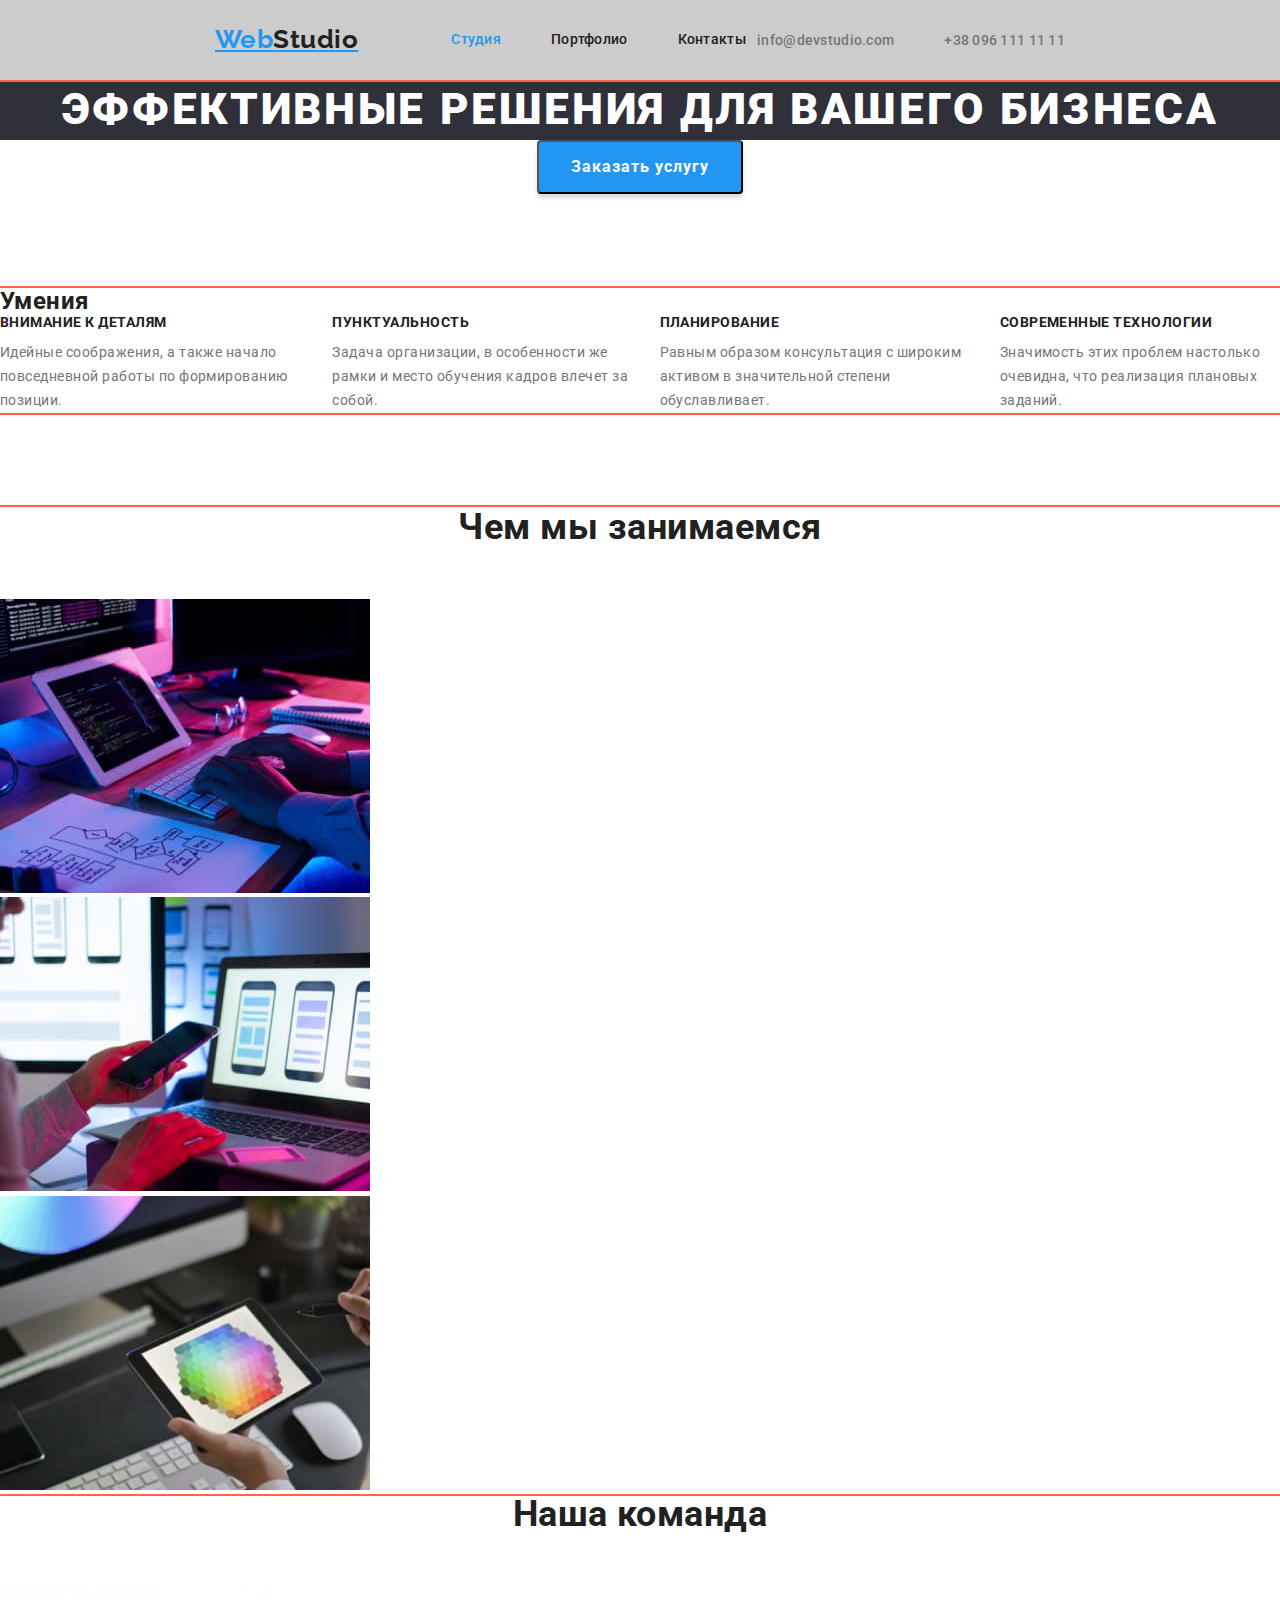
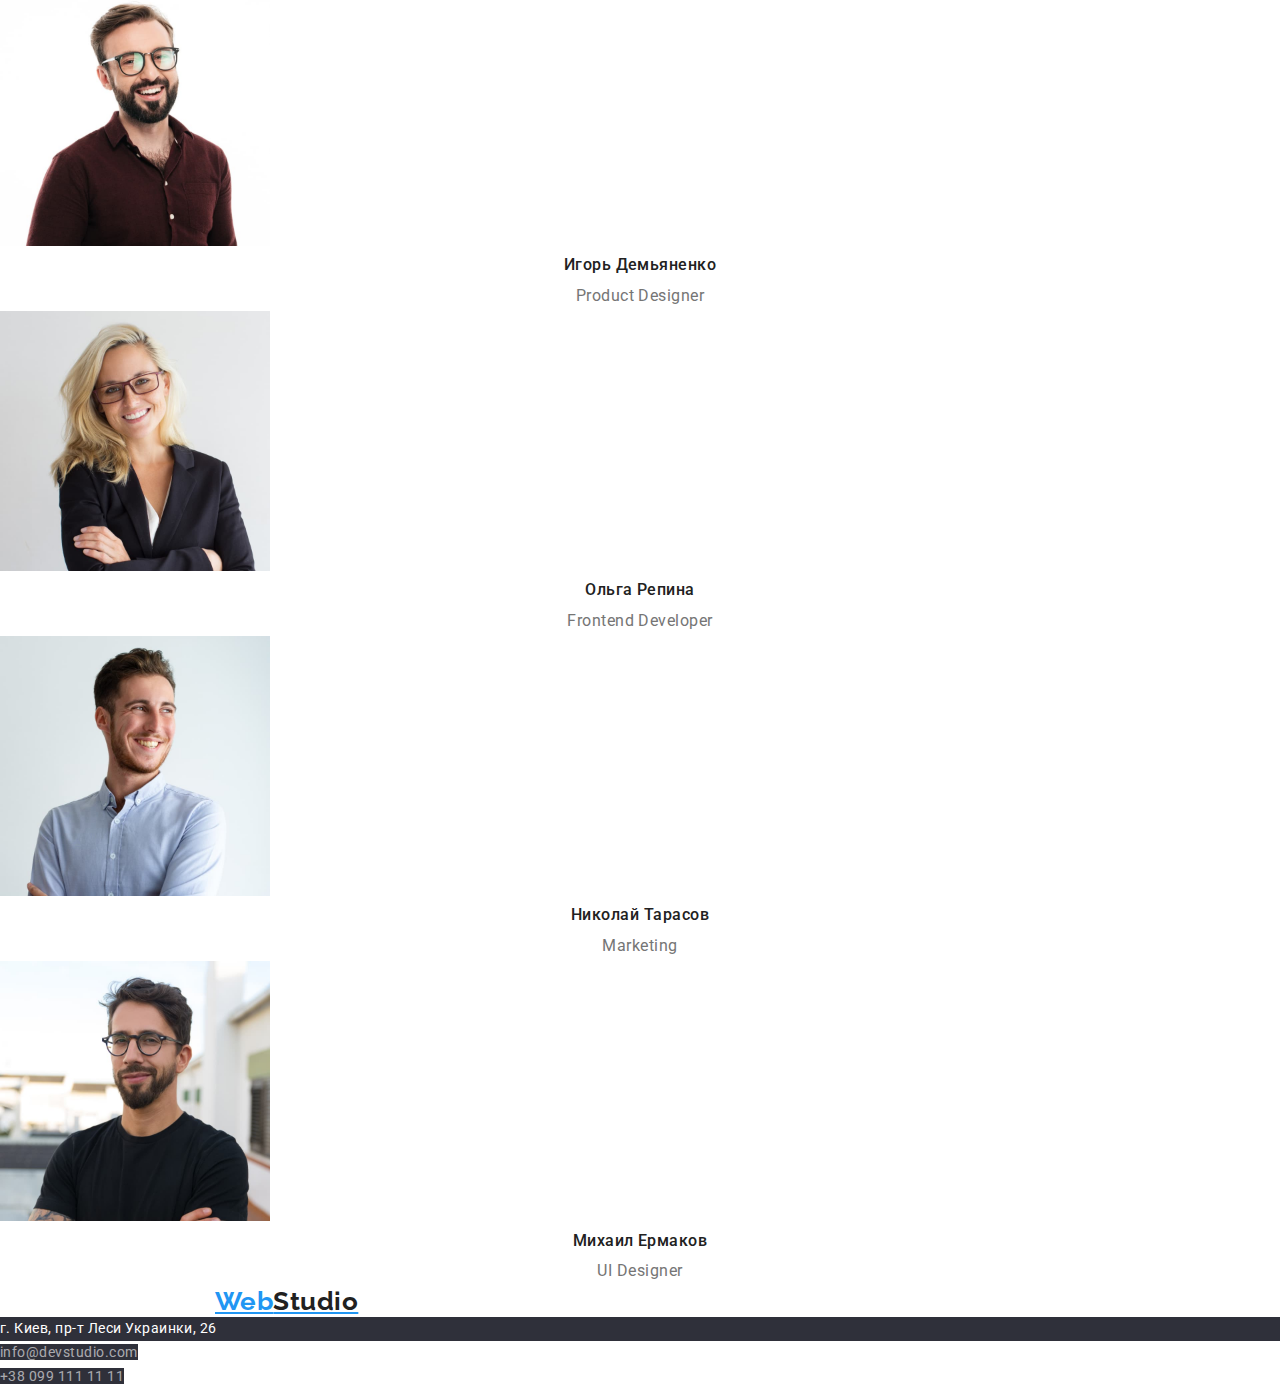
==== index.html @ a27276b5 "Забирает подчерк у ссылок" ====
<!DOCTYPE html>
<html lang="ru">
<head>
    <meta charset="UTF-8">
    <meta http-equiv="X-UA-Compatible" content="IE=edge">
    <meta name="viewport" content="width=device-width, initial-scale=1.0">
    <title>Студия</title>
    <link rel="stylesheet" href="https://cdnjs.cloudflare.com/ajax/libs/modern-normalize/1.1.0/modern-normalize.css"
        integrity="sha512-Y0MM+V6ymRKN2zStTqzQ227DWhhp4Mzdo6gnlRnuaNCbc+YN/ZH0sBCLTM4M0oSy9c9VKiCvd4Jk44aCLrNS5Q=="
        crossorigin="anonymous" referrerpolicy="no-referrer" />
    <link rel="preconnect" href="https://fonts.googleapis.com">
    <link rel="preconnect" href="https://fonts.gstatic.com" crossorigin>
    <link href="https://fonts.googleapis.com/css2?family=Raleway:wght@700&family=Roboto:wght@400;500;700;900&display=swap"
        rel="stylesheet">
    <link rel="stylesheet" href="./css/styles.css">
</head>

<body>

<!--Шапка сайта-->
  <header class="page-header">
    <div class="container main-nav">
      <nav class="logo-nav">
       <a href="./index.html" class="logo">Web<span class="studio">Studio</span></a>
    
      <ul class="site-nav list">
        <li class="item"><a href="./index.html" class="link link-all current">Студия</a></li>
        <li class="item"><a href="./portfolio.html" class="link link-all">Портфолио</a></li>
        <li class="item"><a href="" class="link link-all">Контакты</a></li>
      </ul>
      </nav>

    <ul class="cont-nav list">
        <li class="item"><a href="mailto:info@devstudio.com" class="link-all">info@devstudio.com</a></li>
        <li class="item"><a href="tel:+380961111111" class="link-all">+38 096 111 11 11</a></li>
    </ul>
    </div>
  </header> 

  <main>
<!--Hero-->

    <section class="hero">
        <h1 class="hero-title">Эффективные решения для вашего бизнеса</h1>
        <button class="hero-button" type="button">Заказать услугу</button>
    </section>

<!--Soft skils-->
<section class="skils section.no-padding">
    <div class="container soft-skils">
    <h2 class="skils-title">Умения</h2>

    <ul class="skils-examples list">
        <li class="item">
            <h3 class="title">Внимание к деталям</h3>
            <p class="paragraph">Идейные соображения, а также начало повседневной работы по формированию позиции.</p>
        </li>
        <li class="item">
            <h3 class="title">Пунктуальность</h3>
            <p class="paragraph">Задача организации, в особенности же рамки и место обучения кадров влечет за собой.</p>
        </li>
        <li class="item">
            <h3 class="title">Планирование</h3>
            <p class="paragraph">Равным образом консультация с широким активом в значительной степени обуславливает.</p>
        </li>
        <li class="item">
            <h3 class="title">Современные технологии</h3>
            <p class="paragraph">Значимость этих проблем настолько очевидна, что реализация плановых заданий.</p>
        </li>
    </ul>
    </div>
</section>

<!-- Чем мы занимаемся -->
<section class="works section.no-padding">
<div class="container work">
    <h2 class="works-title">Чем мы занимаемся</h2>
    <ul class="works-img list">
        <li><img src="./images1/img1.jpg" alt="Руки на клавиатуре" width="370"></li>
        <li><img src="./images1/img2.jpg" alt="Работа с ноутбуком и телефоном" width="370"></li>
        <li><img src="./images1/img3.jpg" alt="Работа с планшетом" width="370"></li>
    </ul>
    </div>
</section>

<!--Команда-->
<section class="command">
    <h2 class="command-title">Наша команда</h2>
    <ul class="command-img list">
        <li>
            <img src="./images1/photo1.jpg" alt="Игорь Демьяненко" width="270" height="260">
            <h3>Игорь Демьяненко</h3>
            <p>Product Designer</p>
        </li>
        <li>
            <img src="./images1/photo2.jpg" alt="Ольга Репина" width="270" height="260">
            <h3>Ольга Репина</h3>
            <p>Frontend Developer</p>
        </li>
        <li>
            <img src="./images1/photo3.jpg" alt="Николай Тарасов" width="270" height="260">
            <h3>Николай Тарасов</h3>
            <p>Marketing</p>
        </li>
        <li>
            <img src="./images1/photo4.jpg" alt="Михаил Ермаков" width="270" height="260">
            <h3>Михаил Ермаков</h3>
            <p>UI Designer</p>
        </li>
    </ul>
</section>
  </main>

<!--Подвал-->
  <footer>

<a href="./index.html" class="logo">Web<span class="studio">Studio</span></a>

<address class="footer">
  г. Киев, пр-т Леси Украинки, 26
</address>

<ul class="footer-link list">
    <li><a href="mailto:info@info@example.com" class="link-all">info@devstudio.com</a></li>
    <li><a href="tel:+380991111111" class="link-all">+38 099 111 11 11</a></li>
</ul>

  </footer>
</body>
</html>
---- css/styles.css ----
/* Цвет основного текста #212121 черный */
/* Цвет вторичного текста #757575 серый */
/* #FFFFFF белый*/
/* акцент #2196F3 голубой*/
/*rgba(255, 255, 255, 0.6); адрес в футере */

/* Цвет фона в шапке #FFFFFF */
/* Вторичный цвет фона #E5E5E5  */
/* Цвет фона в команде #F5F4FA */
/* Цвет фона мейна и футера #2F303A */

:root {
  --primary-text-color: #212121;
  --title-text-color: #757575;
  --accent-color: #2196f3;
  --text-footer-color: rgba(255, 255, 255, 0.6);
  --text-white: #ffffff;

  --primary-bkg-color: #e5e5e5;
  --footer-bkg-color: #2f303a;
  --secondery-bkg-color: #f5f4fa;
  --font-bkg-color: #2f303a;
}
p,
h1,
h2,
h3,
h4,
h5,
h6 {
  margin: 0;
}

ul {
  margin: 0;
  padding: 0;
}

button {
  cursor: pointer;
}

body {
  font-family: Roboto, sans-serif;
  background-color: #ffffff;
  color: var(--primary-text-color);
  letter-spacing: 0.03em;
}
/* Утилиты */

.container {
  width: 1200;
  margin: 0 auto;
  padding-left: 15;
  padding-right: 15;
  outline: 2px solid crimson;
}

.list {
  list-style: none;
}

.link-all {
  text-decoration: none;
}

.btn {
  width: 200;
  display: inline-block;
}

.page-header {
  background-color: #cccccc;
}

.logo,
.studio {
  margin-top: 24px;
  margin-bottom: 25px;
  font-family: Raleway, sans-serif;
  color: var(--accent-color);
  font-family: Raleway;
  font-weight: bold;
  font-size: 26px;
  line-height: 1.19;
}

.logo {
  margin-left: 215px;
}

.logo:hover {
  color: var(--accent-color);
}

.studio {
  margin-right: 93px;
  color: var(--primary-text-color);
}

/* Main-nav */

.main-nav {
  display: flex;
  align-items: center;
  justify-content: center;
}

.logo-nav {
  display: flex;
}

/* Site-nav */

.site-nav {
  display: flex;
}
.site-nav .item:not(:last-child) {
  margin-right: 50px;
}
.site-nav .link {
  display: block;
  padding-top: 32px;
  padding-bottom: 32px;

  color: var(--primary-text-color);
  font-weight: 500;
  font-size: 14px;
  line-height: 1.14;
  letter-spacing: 0.02em;
}
.cont-nav {
  display: flex;
  margin-left: auto;
  margin-right: 215px;
}

.cont-nav .item + .item {
  margin-left: 50px;
}

.cont-nav a {
  color: var(--title-text-color);
  font-weight: 500;
  font-size: 14px;
  line-height: 1.14;
  letter-spacing: 0.02em;
}

.site-nav a:hover,
.cont-nav a:hover,
.site-nav a:focus,
.cont-nav a:focus {
  color: var(--accent-color);
}

.site-nav .link.current {
  color: var(--accent-color);
}

/* Hero */

.hero {
  text-align: center;
}

.hero-title {
  color: var(--text-white);
  margin-top: 0;
  margin-bottom: 30;
  font-weight: 900;
  font-size: 44px;
  line-height: 1.36;
  text-align: center;
  letter-spacing: 0.06em;
  text-transform: uppercase;

  background: var(--font-bkg-color);
}

.hero-button {
  border-radius: 4px;
  padding: 10px 32px;
  min-width: 200px;
  color: var(--text-white);
  font-family: inherit;
  font-weight: bold;
  font-size: 16px;
  line-height: 1.87;
  /* display: flex; */
  align-items: center;
  text-align: center;
  letter-spacing: 0.06em;
  box-shadow: 0px 4px 4px rgba(0, 0, 0, 0.15);

  background: var(--accent-color);
}

/*Soft skils*/

.section.no-padding {
  padding-top: 0;
  padding-bottom: 0;
}

.skils {
  padding-top: 94px;
  padding-bottom: 94px;
}

.skils-title {
  margin: 0;
}

.skils-examples {
  display: flex;
  align-items: flex-start;
  justify-content: space-between;
}

.skils-examples .item:not(:last-child) {
  margin-right: 30px;
}

.skils-examples .title {
  margin-bottom: 10px;
  color: var(--primary-text-color);
  font-weight: bold;
  font-size: 14px;
  line-height: 1.14;
  text-transform: uppercase;
}

.skils-examples p {
  margin-top: 0;
  margin-bottom: 0;
  color: var(--title-text-color);
  font-size: 14px;
  line-height: 1.71;
}

/* Наши работы */

/* Чем мы занимаемся */
.works-title,
.command-title {
  margin-top: 0;
  margin-bottom: 50px;
  color: var(--primary-text-color);
  font-weight: bold;
  font-size: 36px;
  line-height: 1.16;
  text-align: center;
}

/* Команда */
.command-img h3 {
  color: var(--primary-text-color);
  font-weight: 500;
  font-size: 16px;
  line-height: 1.9;
  text-align: center;
}
.command-img p {
  color: var(--title-text-color);
  font-size: 16px;
  line-height: 1.9;
  text-align: center;
}

/* Наши работы */

.portfolio:hover,
.portfolio:focus {
  color: var(--text-white);
  font-family: inherit;
  font-weight: 500;
  font-size: 16px;
  line-height: 1.62;
  text-align: center;

  background: var(--accent-color);
}

.container {
  width: 1200;
  margin: 0 auto;
  padding-left: 15;
  padding-right: 15;
  outline: 2px solid tomato;
}

.flex-container {
  display: flex;
  flex-wrap: wrap;
}

.flex-element {
  width: 370px;
  background-color: lightcoral;
  margin-right: 30px;
  margin-bottom: 30px;
}

.flex-element:nth-child(3n) {
  margin-right: 0;
}

.flex-element:nth-last-child(-n + 3) {
  margin-bottom: 0;
}

/* Подвал */
.footer {
  font-family: inherit;
  font-style: normal;
  color: var(--text-white);
  font-size: 14px;
  line-height: 1.71;

  background-color: var(--footer-bkg-color);
}
.footer-link a {
  font-family: inherit;
  color: var(--text-footer-color);
  font-size: 14px;
  line-height: 1.71;

  background-color: var(--footer-bkg-color);
}
.footer-link a:hover,
.footer-link a:focus {
  color: var(--accent-color);
}

.box {
  outline: 2px solid tomato;
}
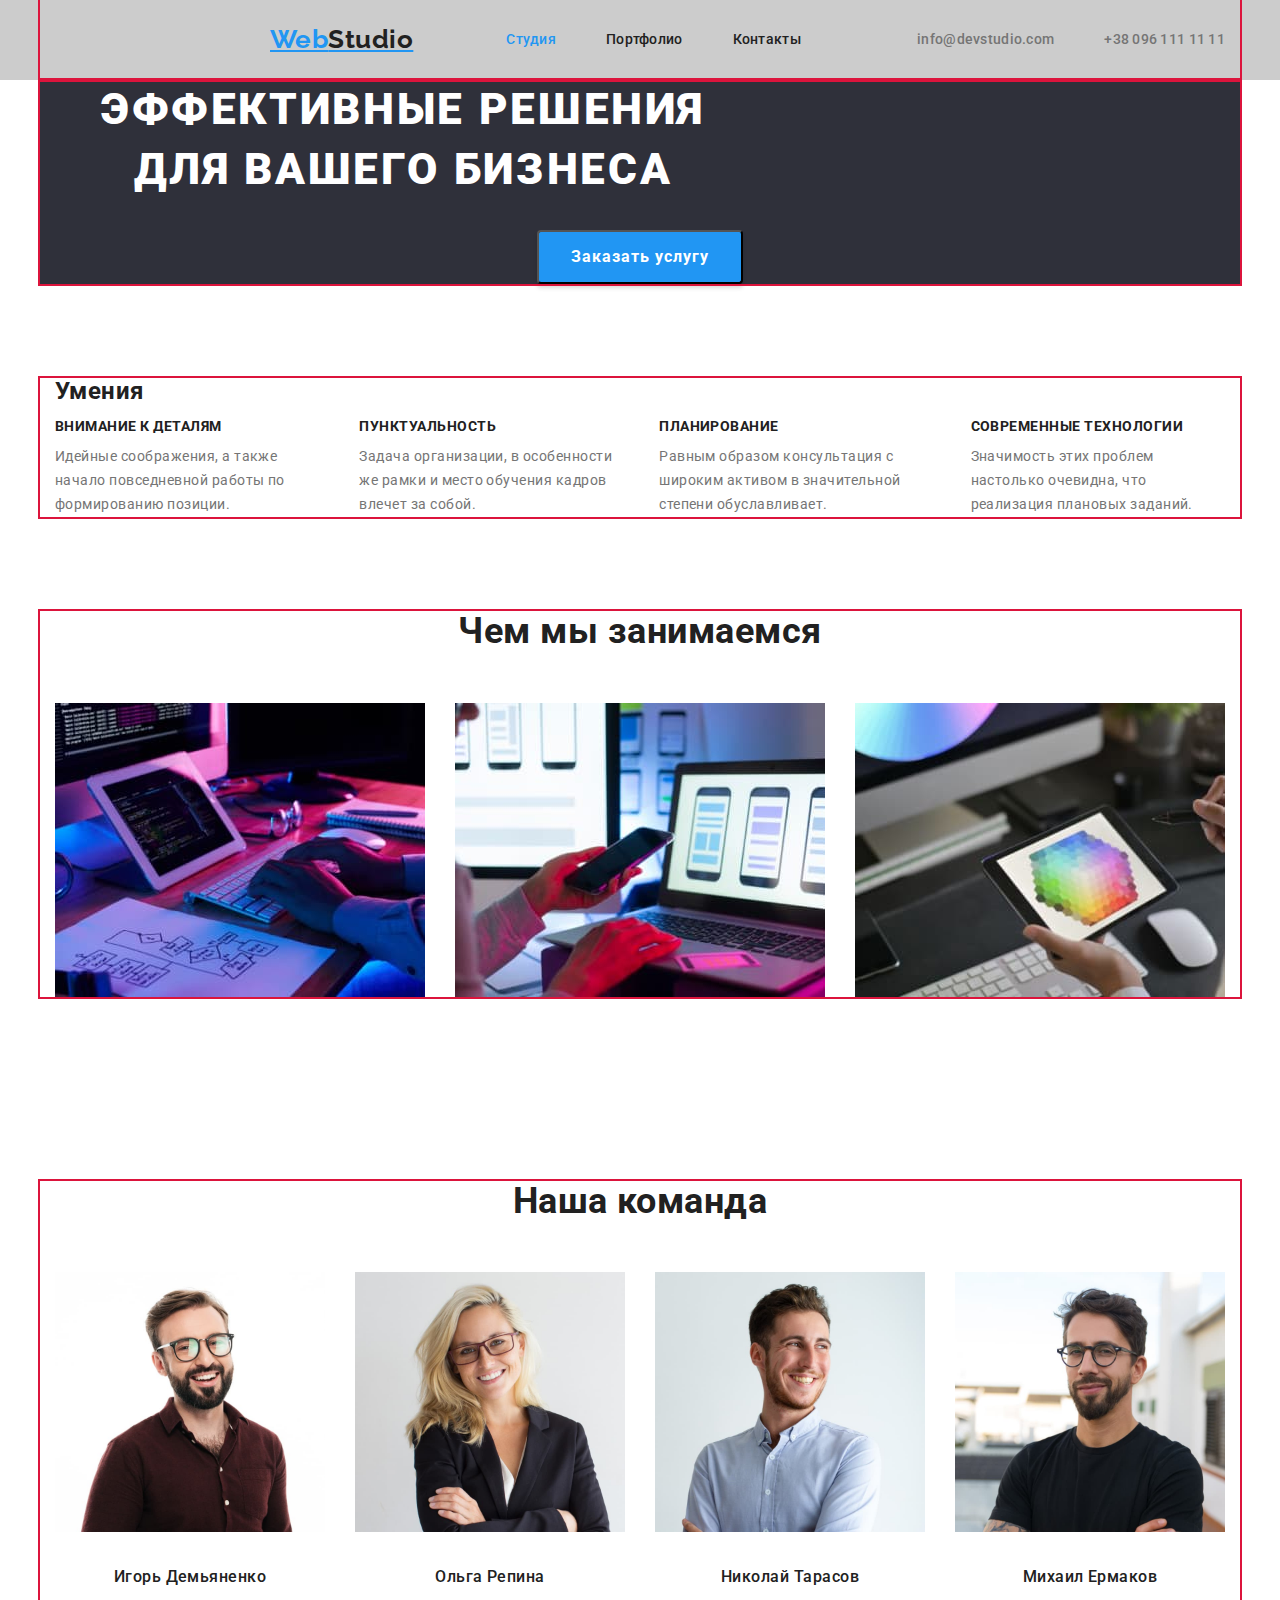
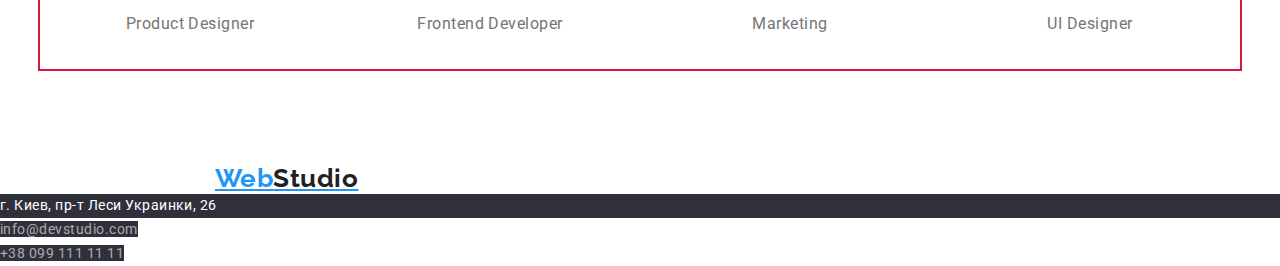
==== commit 88bf4d5e: "Стилезирует первую страницу" ====
--- a/index.html
+++ b/index.html
@@ -22,8 +22,8 @@
     <div class="container main-nav">
       <nav class="logo-nav">
        <a href="./index.html" class="logo">Web<span class="studio">Studio</span></a>
-    
-      <ul class="site-nav list">
+
+    <ul class="site-nav list">
         <li class="item"><a href="./index.html" class="link link-all current">Студия</a></li>
         <li class="item"><a href="./portfolio.html" class="link link-all">Портфолио</a></li>
         <li class="item"><a href="" class="link link-all">Контакты</a></li>
@@ -31,8 +31,8 @@
       </nav>
 
     <ul class="cont-nav list">
-        <li class="item"><a href="mailto:info@devstudio.com" class="link-all">info@devstudio.com</a></li>
-        <li class="item"><a href="tel:+380961111111" class="link-all">+38 096 111 11 11</a></li>
+        <li class="item"><a href="mailto:info@devstudio.com" class="link link-all">info@devstudio.com</a></li>
+        <li class="item"><a href="tel:+380961111111" class="link link-all">+38 096 111 11 11</a></li>
     </ul>
     </div>
   </header> 
@@ -41,8 +41,10 @@
 <!--Hero-->
 
     <section class="hero">
+        <div class="container hero-container">
         <h1 class="hero-title">Эффективные решения для вашего бизнеса</h1>
         <button class="hero-button" type="button">Заказать услугу</button>
+        </div>
     </section>
 
 <!--Soft skils-->
@@ -72,42 +74,44 @@
 </section>
 
 <!-- Чем мы занимаемся -->
-<section class="works section.no-padding">
+<section class="works">
 <div class="container work">
     <h2 class="works-title">Чем мы занимаемся</h2>
     <ul class="works-img list">
-        <li><img src="./images1/img1.jpg" alt="Руки на клавиатуре" width="370"></li>
-        <li><img src="./images1/img2.jpg" alt="Работа с ноутбуком и телефоном" width="370"></li>
-        <li><img src="./images1/img3.jpg" alt="Работа с планшетом" width="370"></li>
+        <li class="works-item"><img src="./images1/img1.jpg" alt="Руки на клавиатуре" width="370"></li>
+        <li class="works-item"><img src="./images1/img2.jpg" alt="Работа с ноутбуком и телефоном" width="370"></li>
+        <li class="works-item"><img src="./images1/img3.jpg" alt="Работа с планшетом" width="370"></li>
     </ul>
     </div>
 </section>
 
 <!--Команда-->
-<section class="command">
+<section class="command skils">
+    <div class="container command">
     <h2 class="command-title">Наша команда</h2>
     <ul class="command-img list">
-        <li>
+        <li class="command-item">
             <img src="./images1/photo1.jpg" alt="Игорь Демьяненко" width="270" height="260">
             <h3>Игорь Демьяненко</h3>
             <p>Product Designer</p>
         </li>
-        <li>
+        <li class="command-item">
             <img src="./images1/photo2.jpg" alt="Ольга Репина" width="270" height="260">
             <h3>Ольга Репина</h3>
             <p>Frontend Developer</p>
         </li>
-        <li>
+        <li class="command-item">
             <img src="./images1/photo3.jpg" alt="Николай Тарасов" width="270" height="260">
             <h3>Николай Тарасов</h3>
             <p>Marketing</p>
         </li>
-        <li>
+        <li class="command-item">
             <img src="./images1/photo4.jpg" alt="Михаил Ермаков" width="270" height="260">
             <h3>Михаил Ермаков</h3>
             <p>UI Designer</p>
         </li>
     </ul>
+    </div>
 </section>
   </main>
 
--- a/css/styles.css
+++ b/css/styles.css
@@ -1,14 +1,3 @@
-/* Цвет основного текста #212121 черный */
-/* Цвет вторичного текста #757575 серый */
-/* #FFFFFF белый*/
-/* акцент #2196F3 голубой*/
-/*rgba(255, 255, 255, 0.6); адрес в футере */
-
-/* Цвет фона в шапке #FFFFFF */
-/* Вторичный цвет фона #E5E5E5  */
-/* Цвет фона в команде #F5F4FA */
-/* Цвет фона мейна и футера #2F303A */
-
 :root {
   --primary-text-color: #212121;
   --title-text-color: #757575;
@@ -20,15 +9,7 @@
   --footer-bkg-color: #2f303a;
   --secondery-bkg-color: #f5f4fa;
   --font-bkg-color: #2f303a;
-}
-p,
-h1,
-h2,
-h3,
-h4,
-h5,
-h6 {
-  margin: 0;
+  --font-bkg-footer-color: #ffffff;
 }
 
 ul {
@@ -36,6 +17,18 @@
   padding: 0;
 }
 
+img {
+  display: block;
+}
+
+.container {
+  width: 1200px;
+  margin: 0 auto;
+  padding-left: 15px;
+  padding-right: 15px;
+  outline: 2px solid crimson;
+}
+
 button {
   cursor: pointer;
 }
@@ -46,15 +39,7 @@
   color: var(--primary-text-color);
   letter-spacing: 0.03em;
 }
-/* Утилиты */
-
-.container {
-  width: 1200;
-  margin: 0 auto;
-  padding-left: 15;
-  padding-right: 15;
-  outline: 2px solid crimson;
-}
+/* Утилиты  */
 
 .list {
   list-style: none;
@@ -132,14 +117,16 @@
 .cont-nav {
   display: flex;
   margin-left: auto;
-  margin-right: 215px;
 }
 
 .cont-nav .item + .item {
   margin-left: 50px;
 }
 
-.cont-nav a {
+.cont-nav .link {
+  display: block;
+  padding-top: 32px;
+  padding-bottom: 32px;
   color: var(--title-text-color);
   font-weight: 500;
   font-size: 14px;
@@ -164,18 +151,24 @@
   text-align: center;
 }
 
+.hero-container {
+  background-color: var(--font-bkg-color);
+  /* padding: 200px, 452px, 280px; */
+}
+
 .hero-title {
+  width: 696px;
+  text-align: center;
+  padding: 200px, 452px, 280px;
+
   color: var(--text-white);
   margin-top: 0;
-  margin-bottom: 30;
+  margin-bottom: 30px;
   font-weight: 900;
   font-size: 44px;
   line-height: 1.36;
-  text-align: center;
   letter-spacing: 0.06em;
   text-transform: uppercase;
-
-  background: var(--font-bkg-color);
 }
 
 .hero-button {
@@ -187,7 +180,6 @@
   font-weight: bold;
   font-size: 16px;
   line-height: 1.87;
-  /* display: flex; */
   align-items: center;
   text-align: center;
   letter-spacing: 0.06em;
@@ -196,12 +188,7 @@
   background: var(--accent-color);
 }
 
-/*Soft skils*/
-
-.section.no-padding {
-  padding-top: 0;
-  padding-bottom: 0;
-}
+/* /-------------*Soft skils*--------------/  */
 
 .skils {
   padding-top: 94px;
@@ -239,9 +226,20 @@
   line-height: 1.71;
 }
 
-/* Наши работы */
-
-/* Чем мы занимаемся */
+/* /----------------* Чем мы занимаемся *------------/  */
+
+.works {
+  padding-bottom: 90px;
+}
+
+.works-img {
+  display: flex;
+}
+
+.works-item:not(:last-child) {
+  margin-right: 30px;
+}
+
 .works-title,
 .command-title {
   margin-top: 0;
@@ -254,7 +252,17 @@
 }
 
 /* Команда */
+
+.command-img {
+  display: flex;
+}
+
+.command-item:not(:last-child) {
+  margin-right: 30px;
+}
+
 .command-img h3 {
+  margin-top: 30px;
   color: var(--primary-text-color);
   font-weight: 500;
   font-size: 16px;
@@ -262,6 +270,8 @@
   text-align: center;
 }
 .command-img p {
+  margin-top: 10px;
+  margin-bottom: 30px;
   color: var(--title-text-color);
   font-size: 16px;
   line-height: 1.9;
@@ -282,14 +292,6 @@
   background: var(--accent-color);
 }
 
-.container {
-  width: 1200;
-  margin: 0 auto;
-  padding-left: 15;
-  padding-right: 15;
-  outline: 2px solid tomato;
-}
-
 .flex-container {
   display: flex;
   flex-wrap: wrap;
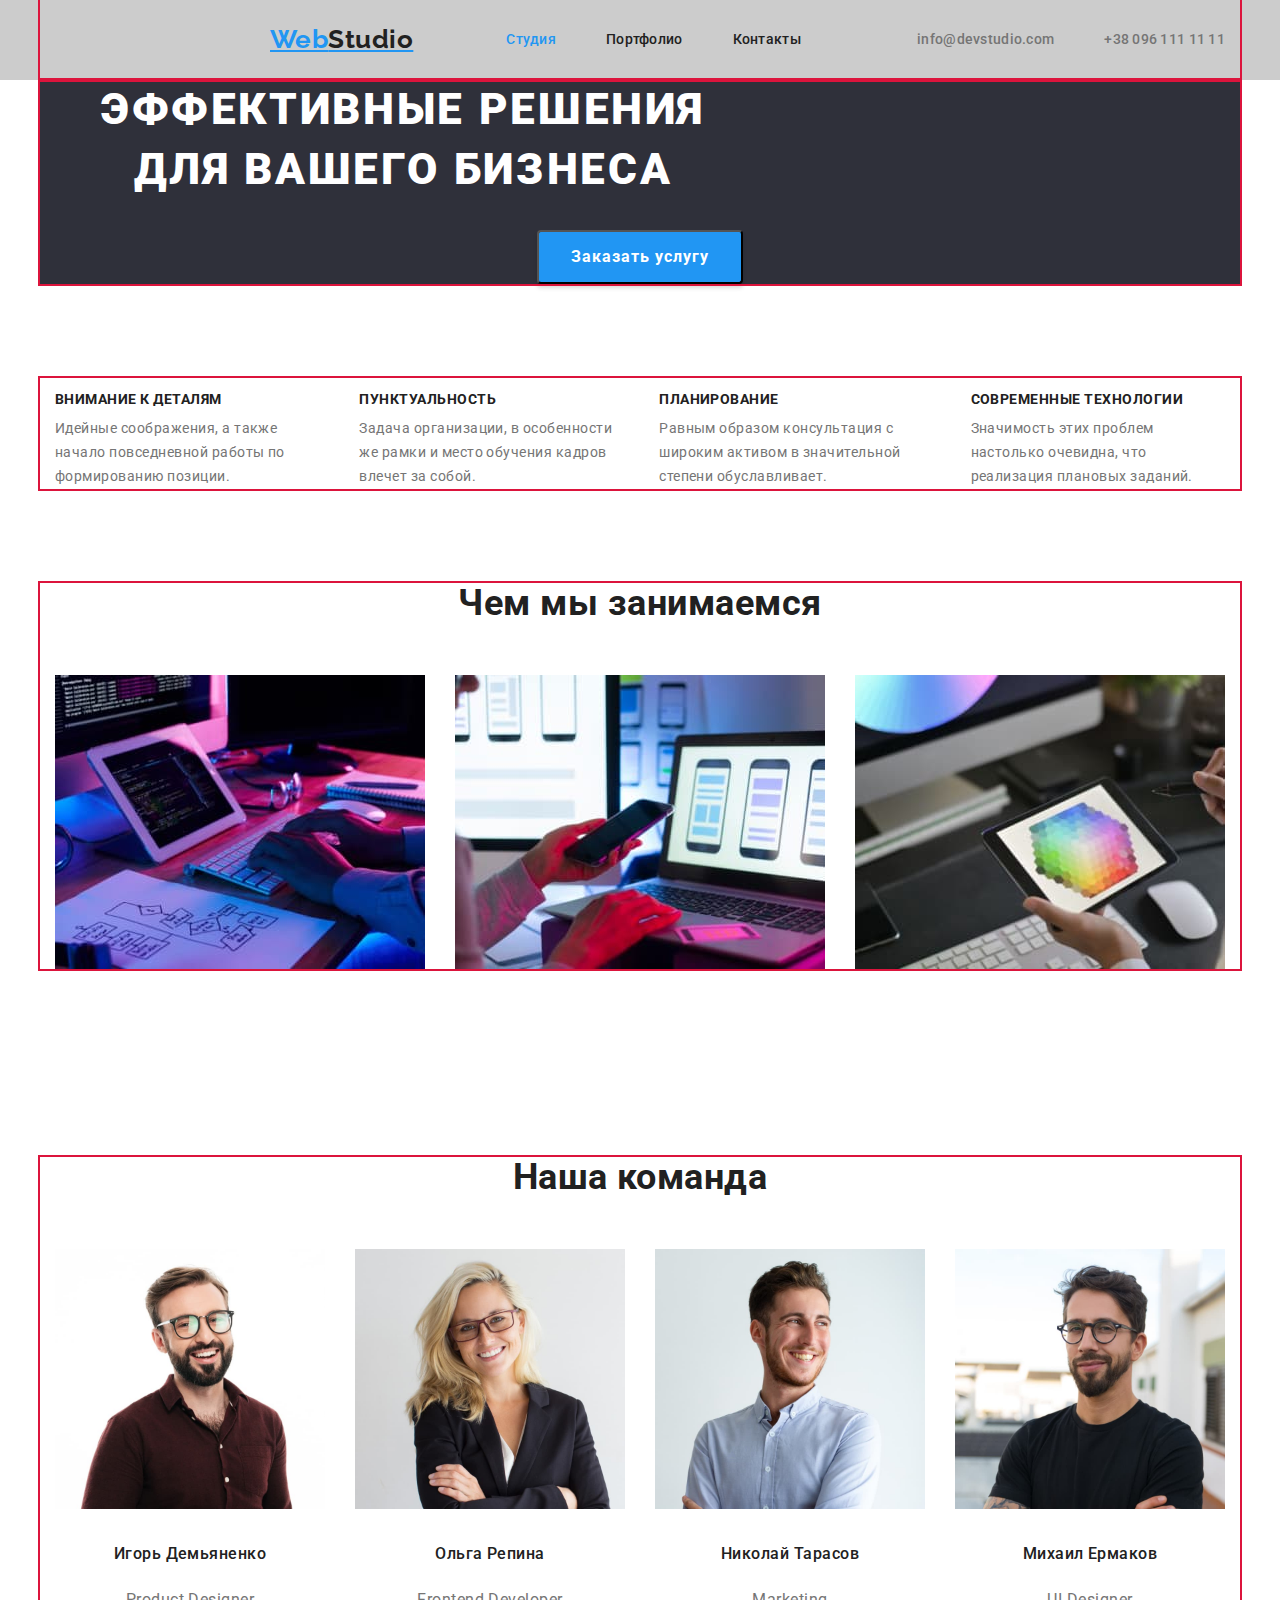
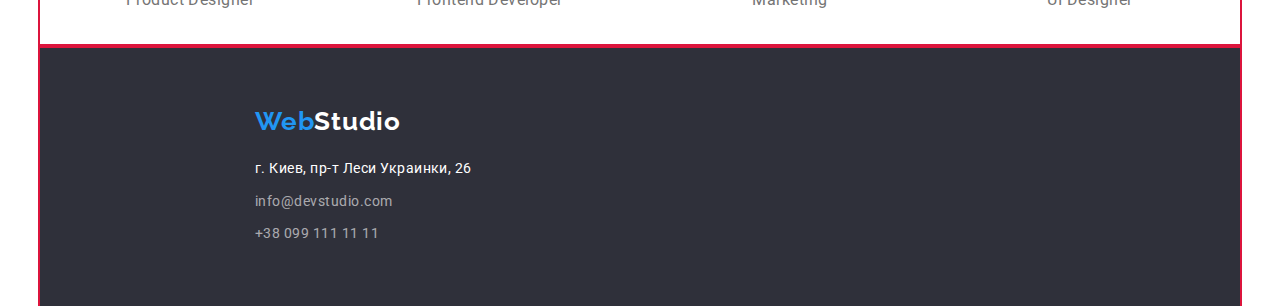
==== commit 2901e371: "Стилизирует обе страницы" ====
--- a/index.html
+++ b/index.html
@@ -50,7 +50,7 @@
 <!--Soft skils-->
 <section class="skils section.no-padding">
     <div class="container soft-skils">
-    <h2 class="skils-title">Умения</h2>
+    <h2 class="skils-title visually-hidden">Умения</h2>
 
     <ul class="skils-examples list">
         <li class="item">
@@ -86,7 +86,7 @@
 </section>
 
 <!--Команда-->
-<section class="command skils">
+<section class="command">
     <div class="container command">
     <h2 class="command-title">Наша команда</h2>
     <ul class="command-img list">
@@ -116,18 +116,21 @@
   </main>
 
 <!--Подвал-->
+
   <footer>
 
-<a href="./index.html" class="logo">Web<span class="studio">Studio</span></a>
+<div class="container footer-section">
+<a href="./index.html" class="logo-footer link-all">Web<span class="studio-footer link-all">Studio</span></a>
 
 <address class="footer">
   г. Киев, пр-т Леси Украинки, 26
 </address>
 
 <ul class="footer-link list">
-    <li><a href="mailto:info@info@example.com" class="link-all">info@devstudio.com</a></li>
-    <li><a href="tel:+380991111111" class="link-all">+38 099 111 11 11</a></li>
+    <li class="mail"><a href="mailto:info@info@example.com" class="link-all">info@devstudio.com</a></li>
+    <li class="tel"><a href="tel:+380991111111" class="link-all">+38 099 111 11 11</a></li>
 </ul>
+</div>
 
   </footer>
 </body>
--- a/css/styles.css
+++ b/css/styles.css
@@ -9,7 +9,7 @@
   --footer-bkg-color: #2f303a;
   --secondery-bkg-color: #f5f4fa;
   --font-bkg-color: #2f303a;
-  --font-bkg-footer-color: #ffffff;
+  --font-bkg-white-color: #ffffff;
 }
 
 ul {
@@ -89,6 +89,7 @@
   display: flex;
   align-items: center;
   justify-content: center;
+  background-color: var(--font-bkg-header-color);
 }
 
 .logo-nav {
@@ -175,11 +176,13 @@
   border-radius: 4px;
   padding: 10px 32px;
   min-width: 200px;
+
   color: var(--text-white);
   font-family: inherit;
   font-weight: bold;
   font-size: 16px;
   line-height: 1.87;
+
   align-items: center;
   text-align: center;
   letter-spacing: 0.06em;
@@ -189,6 +192,17 @@
 }
 
 /* /-------------*Soft skils*--------------/  */
+
+.visually-hidden {
+  position: absolute;
+  width: 1px;
+  height: 1px;
+  margin: -1px;
+  padding: 0;
+  overflow: hidden;
+  border: 0;
+  clip: rect(0 0 0 0);
+}
 
 .skils {
   padding-top: 94px;
@@ -229,7 +243,7 @@
 /* /----------------* Чем мы занимаемся *------------/  */
 
 .works {
-  padding-bottom: 90px;
+  padding-bottom: 188px;
 }
 
 .works-img {
@@ -279,6 +293,18 @@
 }
 
 /* Наши работы */
+
+.filtre-button {
+  display: flex;
+  justify-content: center;
+  align-items: center;
+  padding-top: 100px;
+  padding-bottom: 56px;
+}
+
+.filtre-button .filtre-item:not(:last-child) {
+  margin-right: 30px;
+}
 
 .portfolio:hover,
 .portfolio:focus {
@@ -289,7 +315,14 @@
   line-height: 1.62;
   text-align: center;
 
-  background: var(--accent-color);
+  box-shadow: 0px 3px 1px rgba(0, 0, 0, 0.1), 0px 1px 2px rgba(0, 0, 0, 0.08),
+    0px 2px 2px rgba(0, 0, 0, 0.12);
+  border-radius: 4px;
+  background-color: var(--accent-color);
+}
+
+.example {
+  padding-bottom: 0;
 }
 
 .flex-container {
@@ -299,9 +332,10 @@
 
 .flex-element {
   width: 370px;
-  background-color: lightcoral;
+  background-color: var(--font-bkg-header-color);
   margin-right: 30px;
   margin-bottom: 30px;
+  border: 1px solid #eeeeee;
 }
 
 .flex-element:nth-child(3n) {
@@ -312,29 +346,64 @@
   margin-bottom: 0;
 }
 
+.flex-element h2 {
+  margin-top: 20px;
+  margin-bottom: 4px;
+}
+
+.flex-element p {
+  margin-bottom: 20px;
+}
+
 /* Подвал */
+
+.footer-section {
+  background-color: var(--footer-bkg-color);
+  padding-top: 60px;
+  padding-bottom: 60px;
+  padding-left: 215px;
+}
+
+.logo-footer,
+.studio-footer {
+  font-family: Raleway;
+  font-style: normal;
+  font-weight: bold;
+  font-size: 26px;
+  line-height: 31px;
+  letter-spacing: 0.03em;
+
+  color: var(--text-white);
+}
+
+.logo-footer {
+  color: var(--accent-color);
+}
+
 .footer {
+  margin-top: 20px;
+  margin-bottom: 9px;
   font-family: inherit;
   font-style: normal;
   color: var(--text-white);
   font-size: 14px;
   line-height: 1.71;
-
-  background-color: var(--footer-bkg-color);
 }
 .footer-link a {
   font-family: inherit;
   color: var(--text-footer-color);
   font-size: 14px;
   line-height: 1.71;
-
-  background-color: var(--footer-bkg-color);
 }
 .footer-link a:hover,
 .footer-link a:focus {
   color: var(--accent-color);
 }
 
+.mail {
+  margin-bottom: 9px;
+}
+
 .box {
   outline: 2px solid tomato;
 }
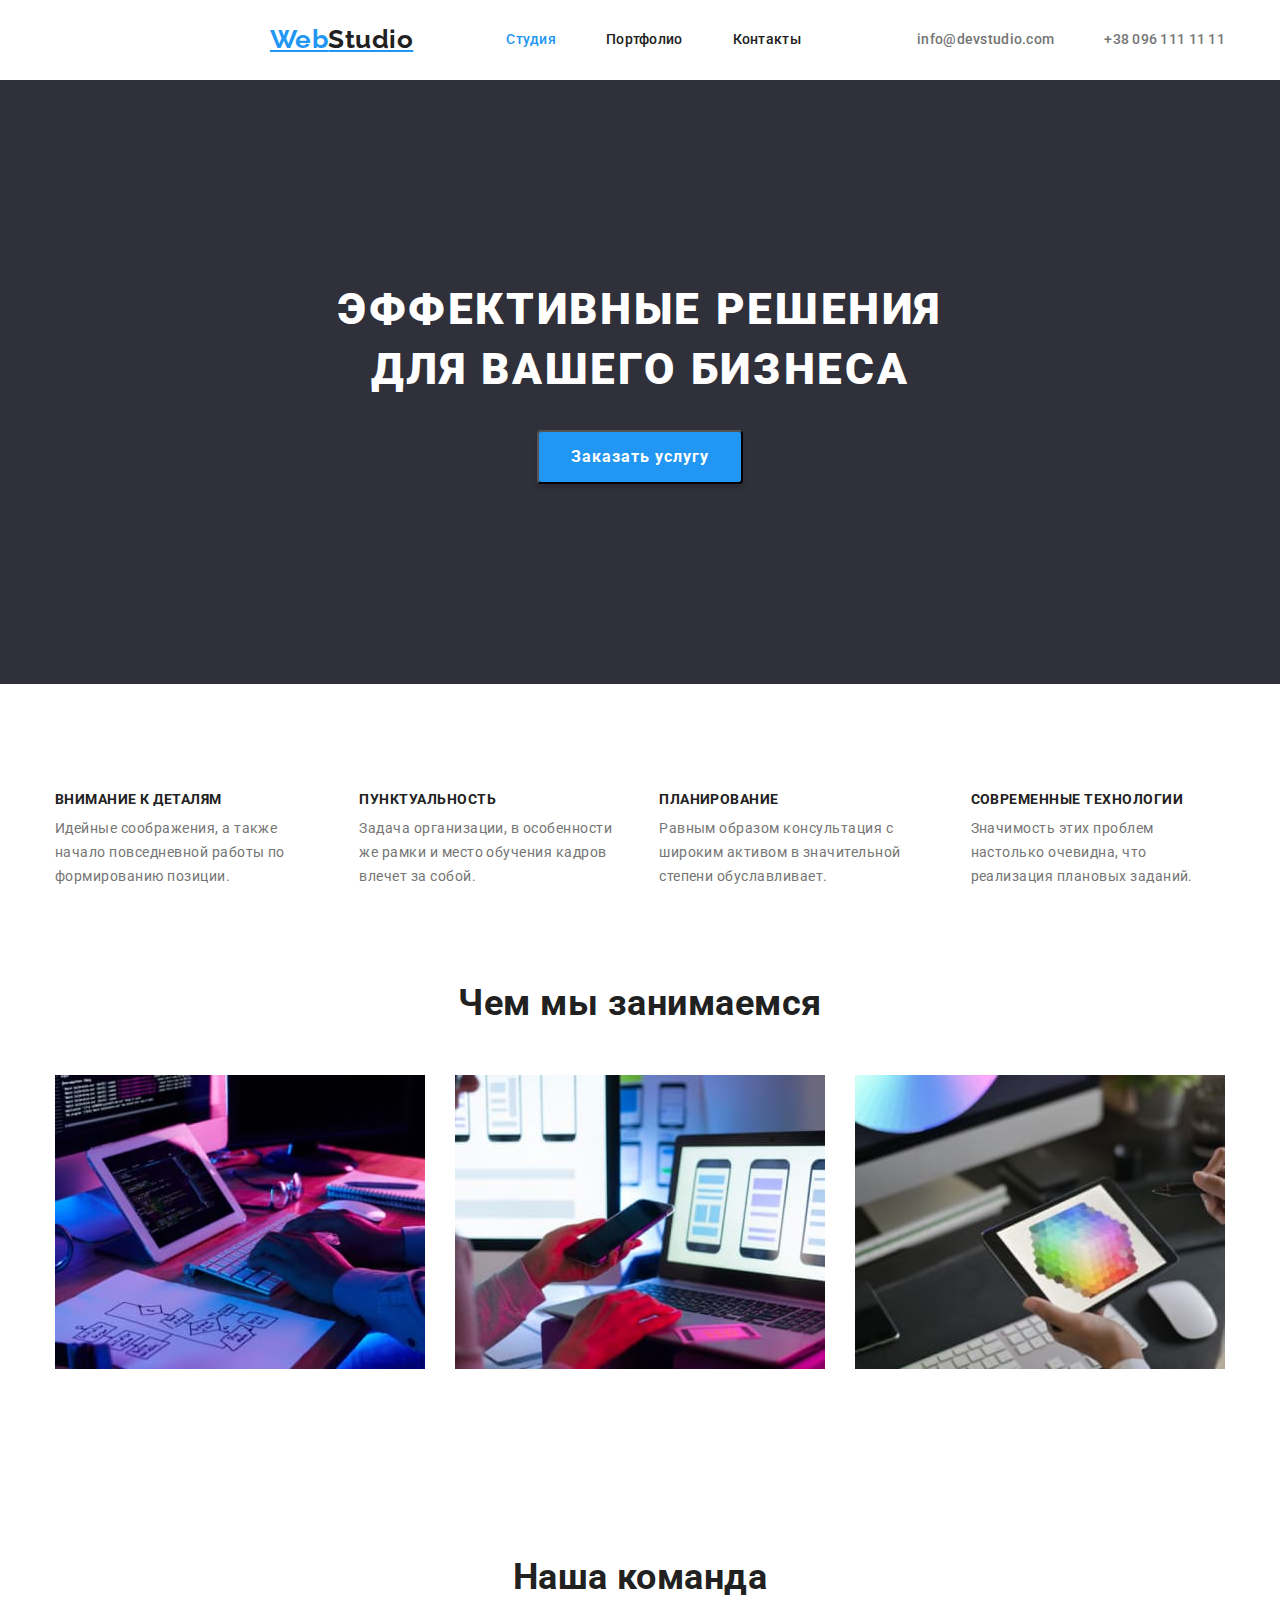
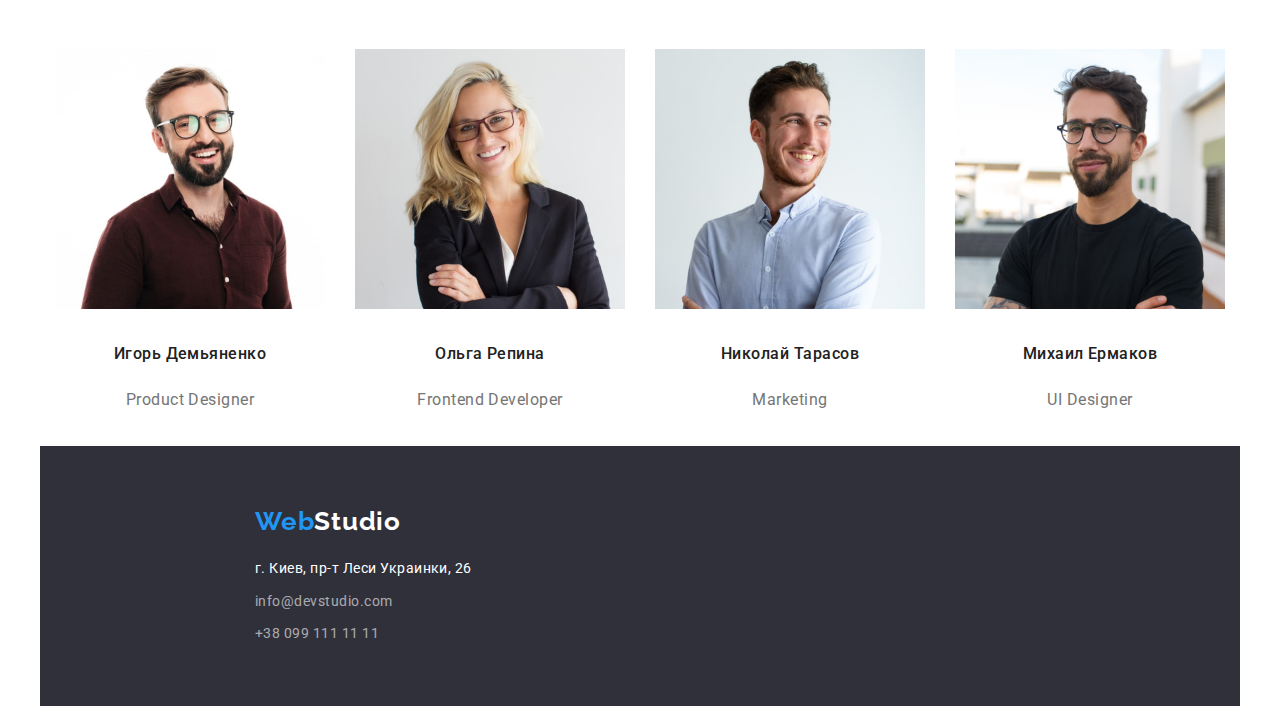
==== commit e8755a33: "пофиксила Герой - стал по центру и фон есть" ====
--- a/index.html
+++ b/index.html
@@ -38,7 +38,7 @@
   </header> 
 
   <main>
-<!--Hero-->
+<!--Hero------>
 
     <section class="hero">
         <div class="container hero-container">
--- a/css/styles.css
+++ b/css/styles.css
@@ -26,7 +26,6 @@
   margin: 0 auto;
   padding-left: 15px;
   padding-right: 15px;
-  outline: 2px solid crimson;
 }
 
 button {
@@ -53,9 +52,10 @@
   width: 200;
   display: inline-block;
 }
+/* Шапка сайта */
 
 .page-header {
-  background-color: #cccccc;
+  background-color: var(--font-bkg-white-color);
 }
 
 .logo,
@@ -146,23 +146,23 @@
   color: var(--accent-color);
 }
 
-/* Hero */
+/* ----------Hero------------------ */
 
 .hero {
   text-align: center;
-}
-
-.hero-container {
+  padding-top: 200px;
+  padding-bottom: 200px;
+
   background-color: var(--font-bkg-color);
-  /* padding: 200px, 452px, 280px; */
 }
 
 .hero-title {
   width: 696px;
   text-align: center;
-  padding: 200px, 452px, 280px;
 
   color: var(--text-white);
+  margin-left: auto;
+  margin-right: auto;
   margin-top: 0;
   margin-bottom: 30px;
   font-weight: 900;
@@ -403,7 +403,3 @@
 .mail {
   margin-bottom: 9px;
 }
-
-.box {
-  outline: 2px solid tomato;
-}
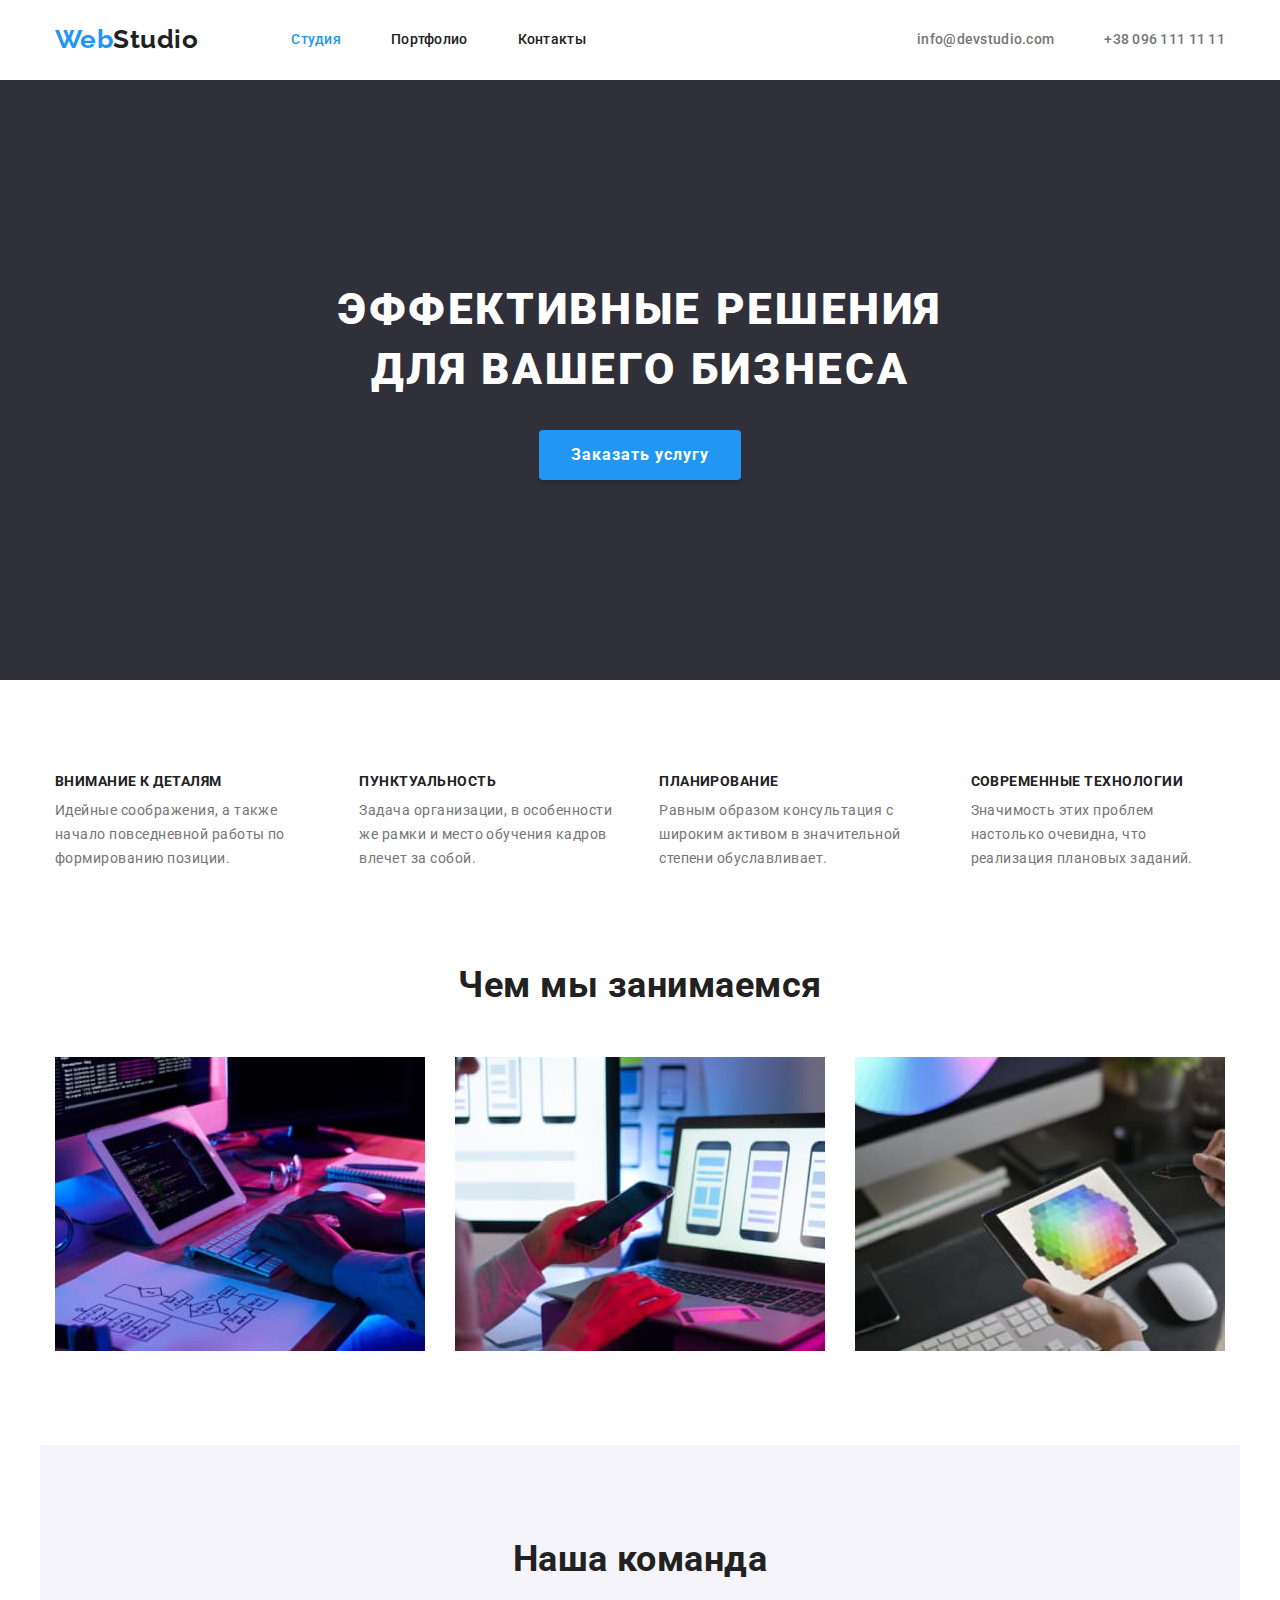
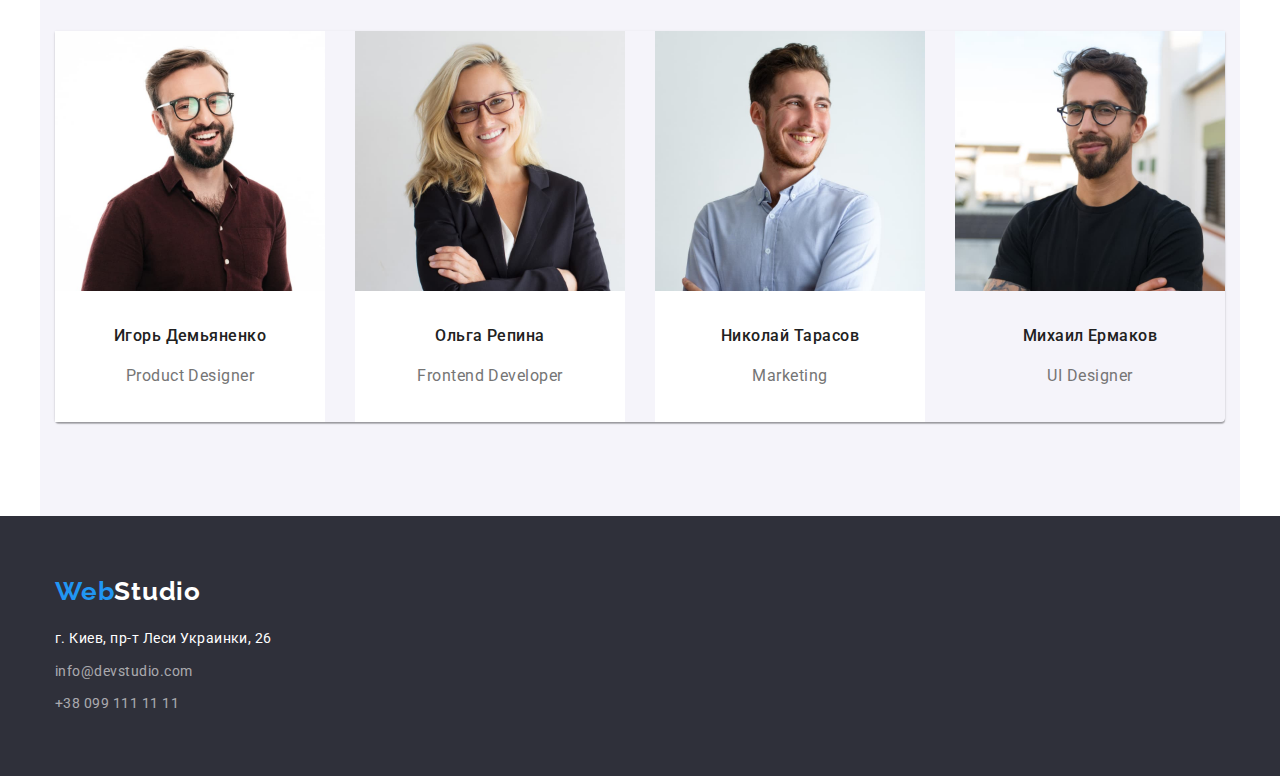
==== commit c90ce802: "Исправляет замечания" ====
--- a/index.html
+++ b/index.html
@@ -21,7 +21,7 @@
   <header class="page-header">
     <div class="container main-nav">
       <nav class="logo-nav">
-       <a href="./index.html" class="logo">Web<span class="studio">Studio</span></a>
+       <a href="./index.html" class="logo link-all">Web<span class="studio link-all">Studio</span></a>
 
     <ul class="site-nav list">
         <li class="item"><a href="./index.html" class="link link-all current">Студия</a></li>
@@ -75,7 +75,7 @@
 
 <!-- Чем мы занимаемся -->
 <section class="works">
-<div class="container work">
+  <div class="container work">
     <h2 class="works-title">Чем мы занимаемся</h2>
     <ul class="works-img list">
         <li class="works-item"><img src="./images1/img1.jpg" alt="Руки на клавиатуре" width="370"></li>
@@ -86,7 +86,7 @@
 </section>
 
 <!--Команда-->
-<section class="command">
+<section class="commands">
     <div class="container command">
     <h2 class="command-title">Наша команда</h2>
     <ul class="command-img list">
@@ -119,18 +119,20 @@
 
   <footer>
 
-<div class="container footer-section">
-<a href="./index.html" class="logo-footer link-all">Web<span class="studio-footer link-all">Studio</span></a>
+<section class="footer">
+  <div class="container footer-section">
+    <a href="./index.html" class="logo-footer link-all">Web<span class="studio-footer link-all">Studio</span></a>
 
-<address class="footer">
+    <address class="footer-add">
   г. Киев, пр-т Леси Украинки, 26
-</address>
+    </address>
 
-<ul class="footer-link list">
+    <ul class="footer-link list">
     <li class="mail"><a href="mailto:info@info@example.com" class="link-all">info@devstudio.com</a></li>
     <li class="tel"><a href="tel:+380991111111" class="link-all">+38 099 111 11 11</a></li>
-</ul>
-</div>
+    </ul>
+  </div>
+</section>
 
   </footer>
 </body>
--- a/css/styles.css
+++ b/css/styles.css
@@ -12,6 +12,16 @@
   --font-bkg-white-color: #ffffff;
 }
 
+p,
+h1,
+h2,
+h3,
+h4,
+h5,
+h6 {
+  margin: 0;
+}
+
 ul {
   margin: 0;
   padding: 0;
@@ -71,7 +81,7 @@
 }
 
 .logo {
-  margin-left: 215px;
+  /* margin-left: 215px; */
 }
 
 .logo:hover {
@@ -158,8 +168,6 @@
 
 .hero-title {
   width: 696px;
-  text-align: center;
-
   color: var(--text-white);
   margin-left: auto;
   margin-right: auto;
@@ -173,6 +181,7 @@
 }
 
 .hero-button {
+  border: none;
   border-radius: 4px;
   padding: 10px 32px;
   min-width: 200px;
@@ -188,7 +197,12 @@
   letter-spacing: 0.06em;
   box-shadow: 0px 4px 4px rgba(0, 0, 0, 0.15);
 
-  background: var(--accent-color);
+  background-color: var(--accent-color);
+}
+
+.hero-button:hover,
+.hero-button:focus {
+  background-color: #2196f3;
 }
 
 /* /-------------*Soft skils*--------------/  */
@@ -243,7 +257,7 @@
 /* /----------------* Чем мы занимаемся *------------/  */
 
 .works {
-  padding-bottom: 188px;
+  padding-bottom: 94px;
 }
 
 .works-img {
@@ -266,13 +280,26 @@
 }
 
 /* Команда */
+.command {
+  background-color: var(--secondery-bkg-color);
+  padding-top: 94px;
+  padding-bottom: 94px;
+}
 
 .command-img {
   display: flex;
+  margin-left: 0;
+  margin-right: 0;
+  padding-top: 0;
+  padding-bottom: 0;
+  box-shadow: 0px 1px 3px rgba(0, 0, 0, 0.12), 0px 1px 1px rgba(0, 0, 0, 0.14),
+    0px 2px 1px rgba(0, 0, 0, 0.2);
+  border-radius: 0px 0px 4px 4px;
 }
 
 .command-item:not(:last-child) {
   margin-right: 30px;
+  background-color: var(--font-bkg-white-color);
 }
 
 .command-img h3 {
@@ -357,11 +384,10 @@
 
 /* Подвал */
 
-.footer-section {
+.footer {
   background-color: var(--footer-bkg-color);
   padding-top: 60px;
   padding-bottom: 60px;
-  padding-left: 215px;
 }
 
 .logo-footer,
@@ -380,7 +406,7 @@
   color: var(--accent-color);
 }
 
-.footer {
+.footer-add {
   margin-top: 20px;
   margin-bottom: 9px;
   font-family: inherit;
@@ -389,6 +415,7 @@
   font-size: 14px;
   line-height: 1.71;
 }
+
 .footer-link a {
   font-family: inherit;
   color: var(--text-footer-color);
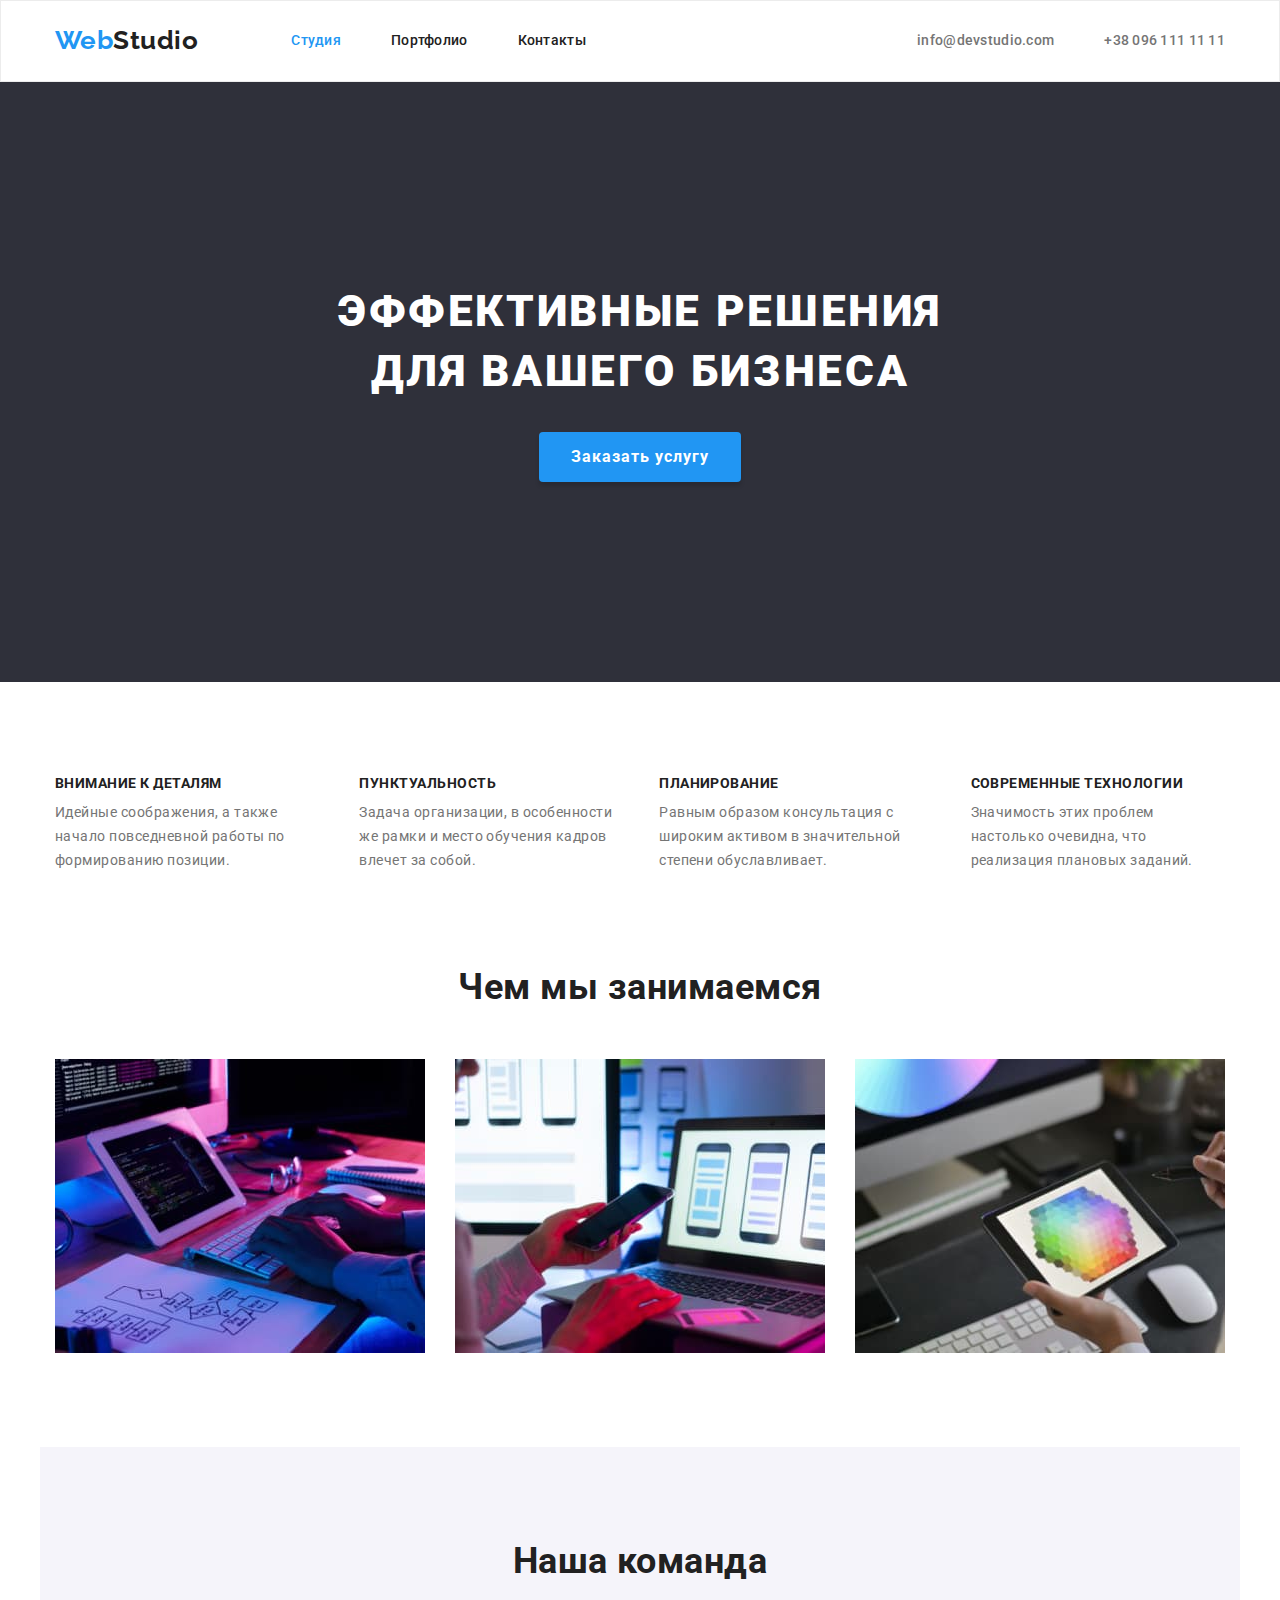
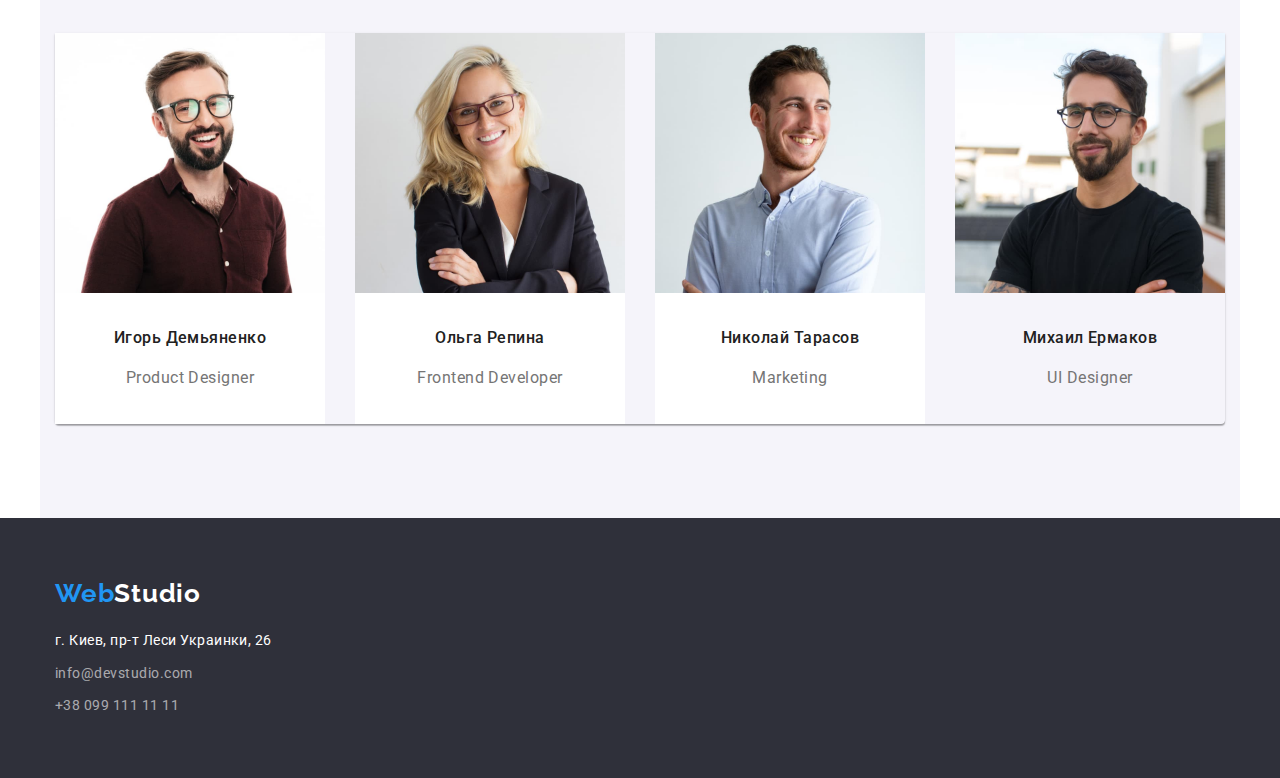
==== commit a175d02a: "Update index.html" ====
--- a/index.html
+++ b/index.html
@@ -38,7 +38,7 @@
   </header> 
 
   <main>
-<!--Hero------>
+<!--Hero-->
 
     <section class="hero">
         <div class="container hero-container">
--- a/css/styles.css
+++ b/css/styles.css
@@ -66,6 +66,7 @@
 
 .page-header {
   background-color: var(--font-bkg-white-color);
+  border: 1px solid #ececec;
 }
 
 .logo,
@@ -330,17 +331,22 @@
 }
 
 .filtre-button .filtre-item:not(:last-child) {
-  margin-right: 30px;
-}
-
-.portfolio:hover,
-.portfolio:focus {
-  color: var(--text-white);
+  margin-right: 8px;
+}
+
+.portfolio {
+  border: none;
+  padding: 6px 22px;
   font-family: inherit;
   font-weight: 500;
   font-size: 16px;
   line-height: 1.62;
   text-align: center;
+}
+
+.portfolio:hover,
+.portfolio:focus {
+  color: var(--text-white);
 
   box-shadow: 0px 3px 1px rgba(0, 0, 0, 0.1), 0px 1px 2px rgba(0, 0, 0, 0.08),
     0px 2px 2px rgba(0, 0, 0, 0.12);
@@ -376,13 +382,25 @@
 .flex-element h2 {
   margin-top: 20px;
   margin-bottom: 4px;
+  margin-left: 24px;
+  font-size: 18px;
+  line-height: 36px;
+  letter-spacing: 0.06em;
+
+  color: var(--primary-text-color);
 }
 
 .flex-element p {
   margin-bottom: 20px;
-}
-
-/* Подвал */
+  margin-left: 24px;
+  font-size: 16px;
+  line-height: 30px;
+  letter-spacing: 0.03em;
+
+  color: var(--title-text-color);
+}
+
+/*--------------------- Подвал------------------------ */
 
 .footer {
   background-color: var(--footer-bkg-color);
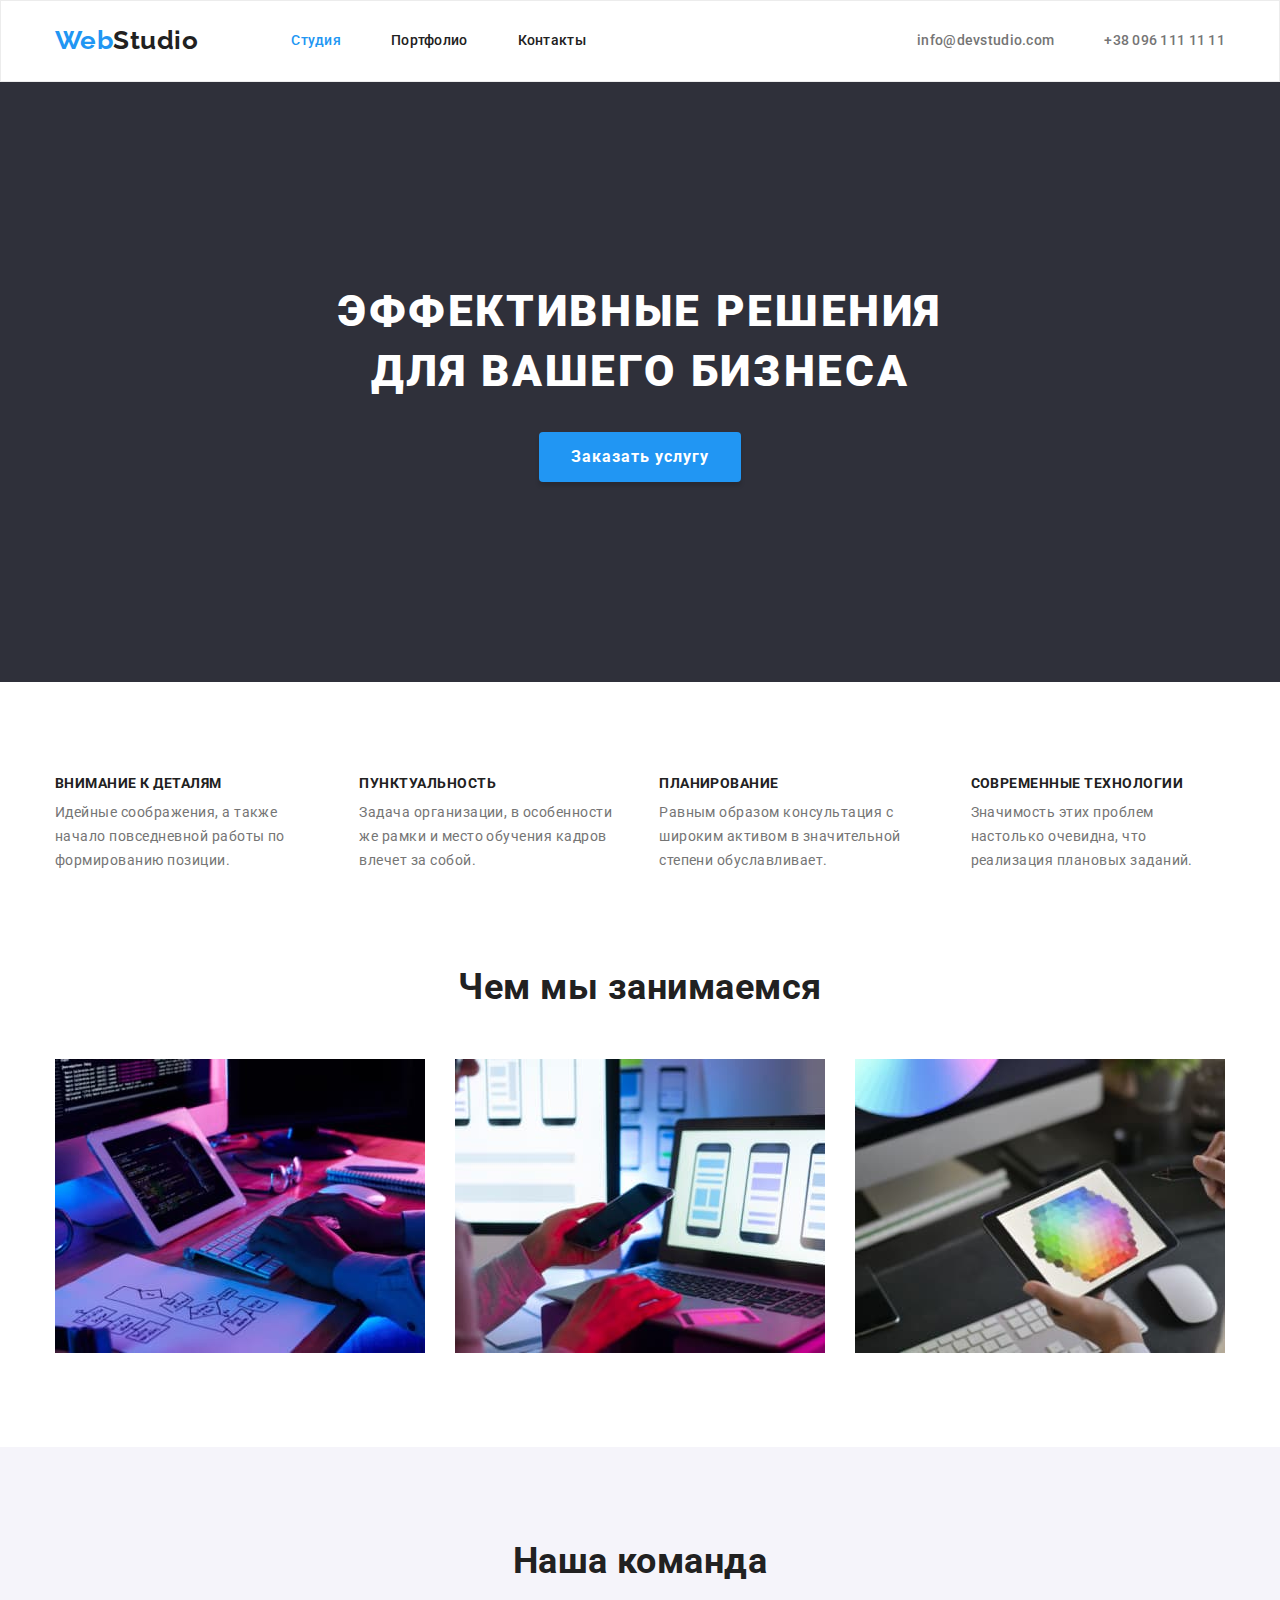
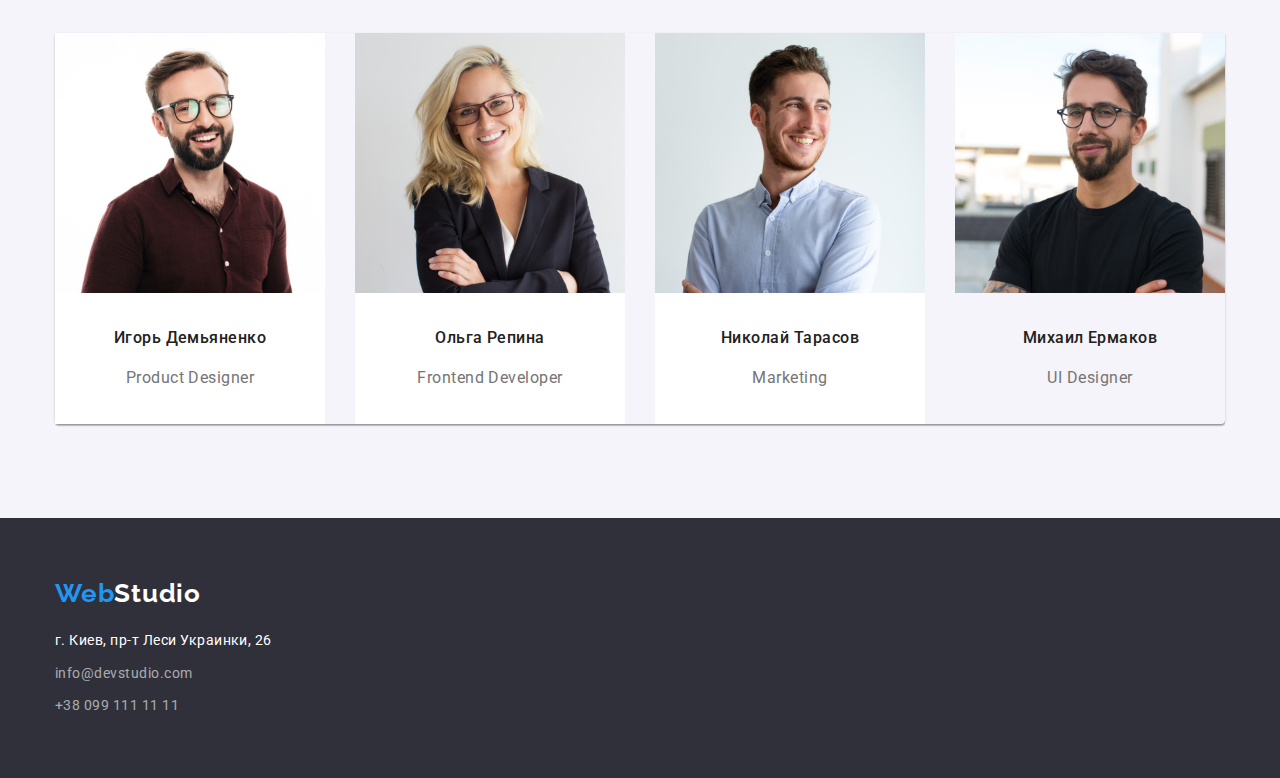
==== commit 7cf449d0: "фиксы" ====
--- a/index.html
+++ b/index.html
@@ -48,7 +48,7 @@
     </section>
 
 <!--Soft skils-->
-<section class="skils section.no-padding">
+<section class="skils section">
     <div class="container soft-skils">
     <h2 class="skils-title visually-hidden">Умения</h2>
 
--- a/css/styles.css
+++ b/css/styles.css
@@ -281,7 +281,7 @@
 }
 
 /* Команда */
-.command {
+.commands {
   background-color: var(--secondery-bkg-color);
   padding-top: 94px;
   padding-bottom: 94px;
